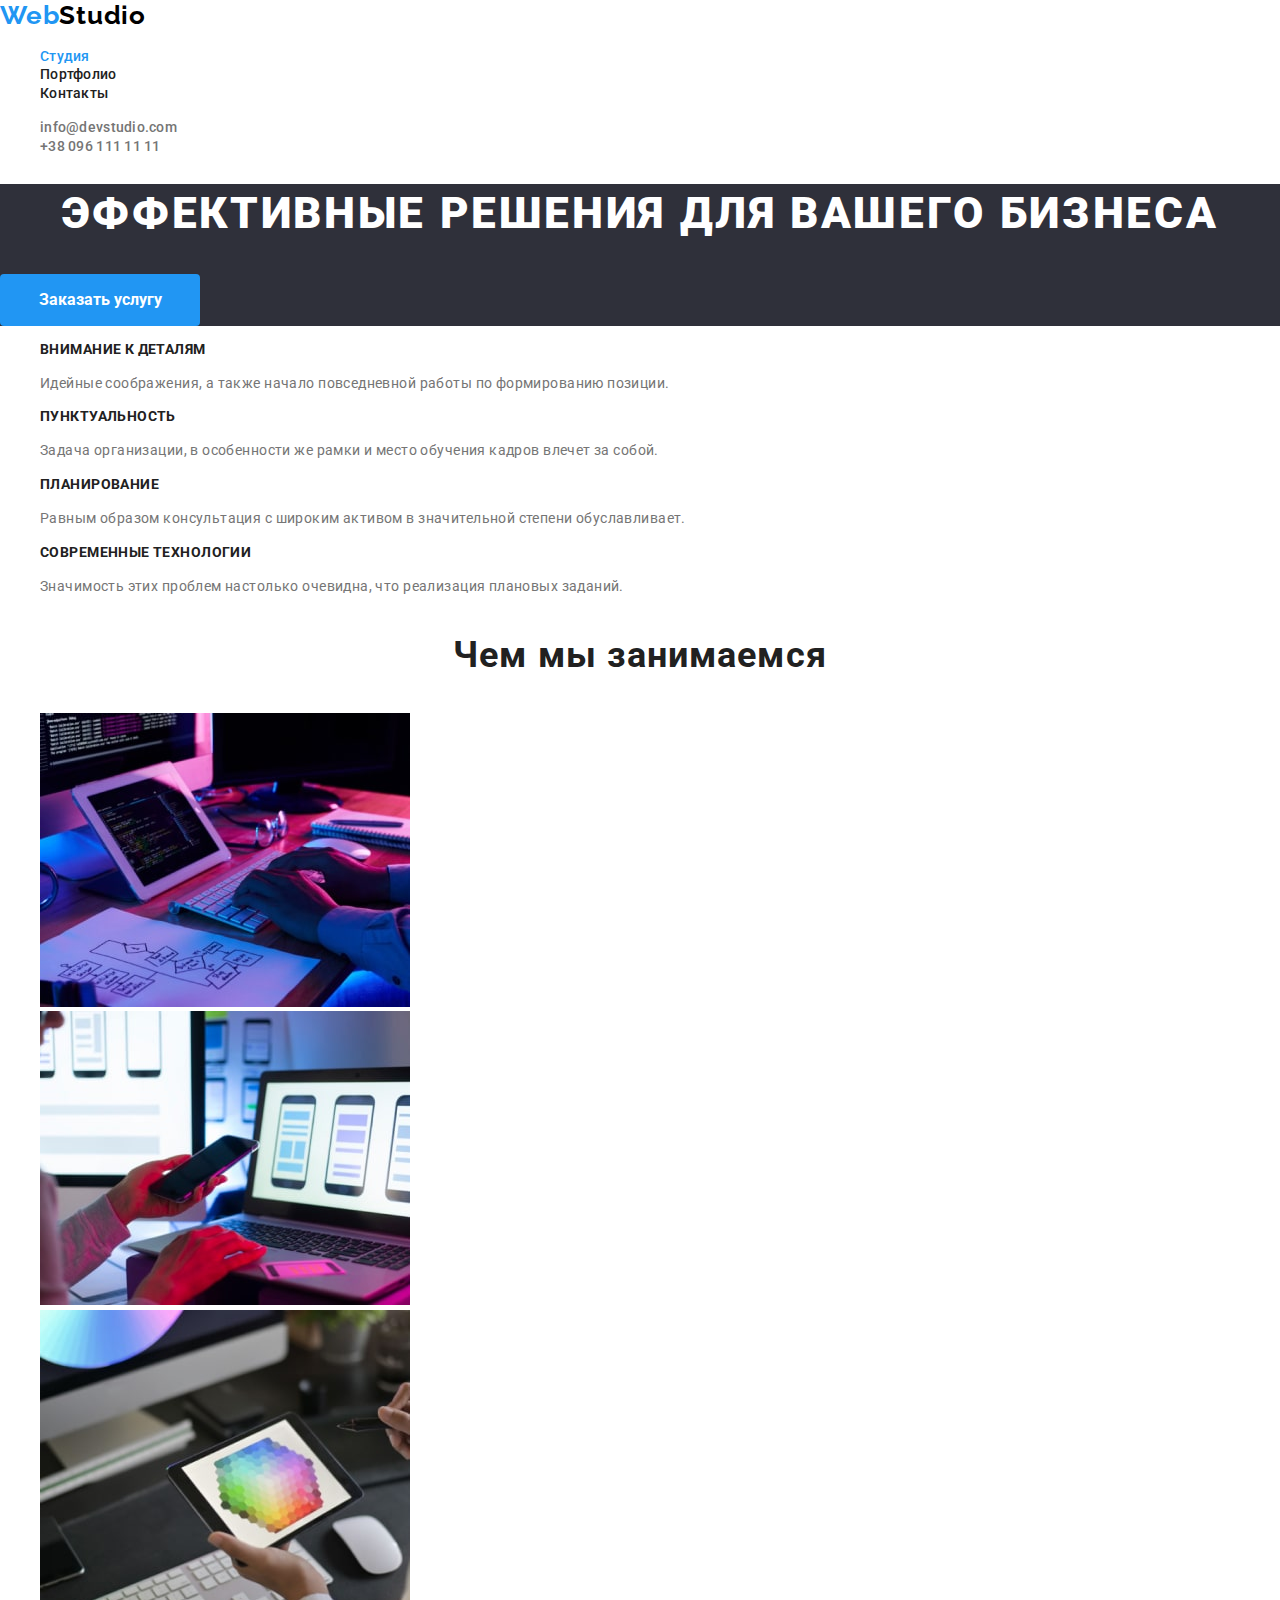
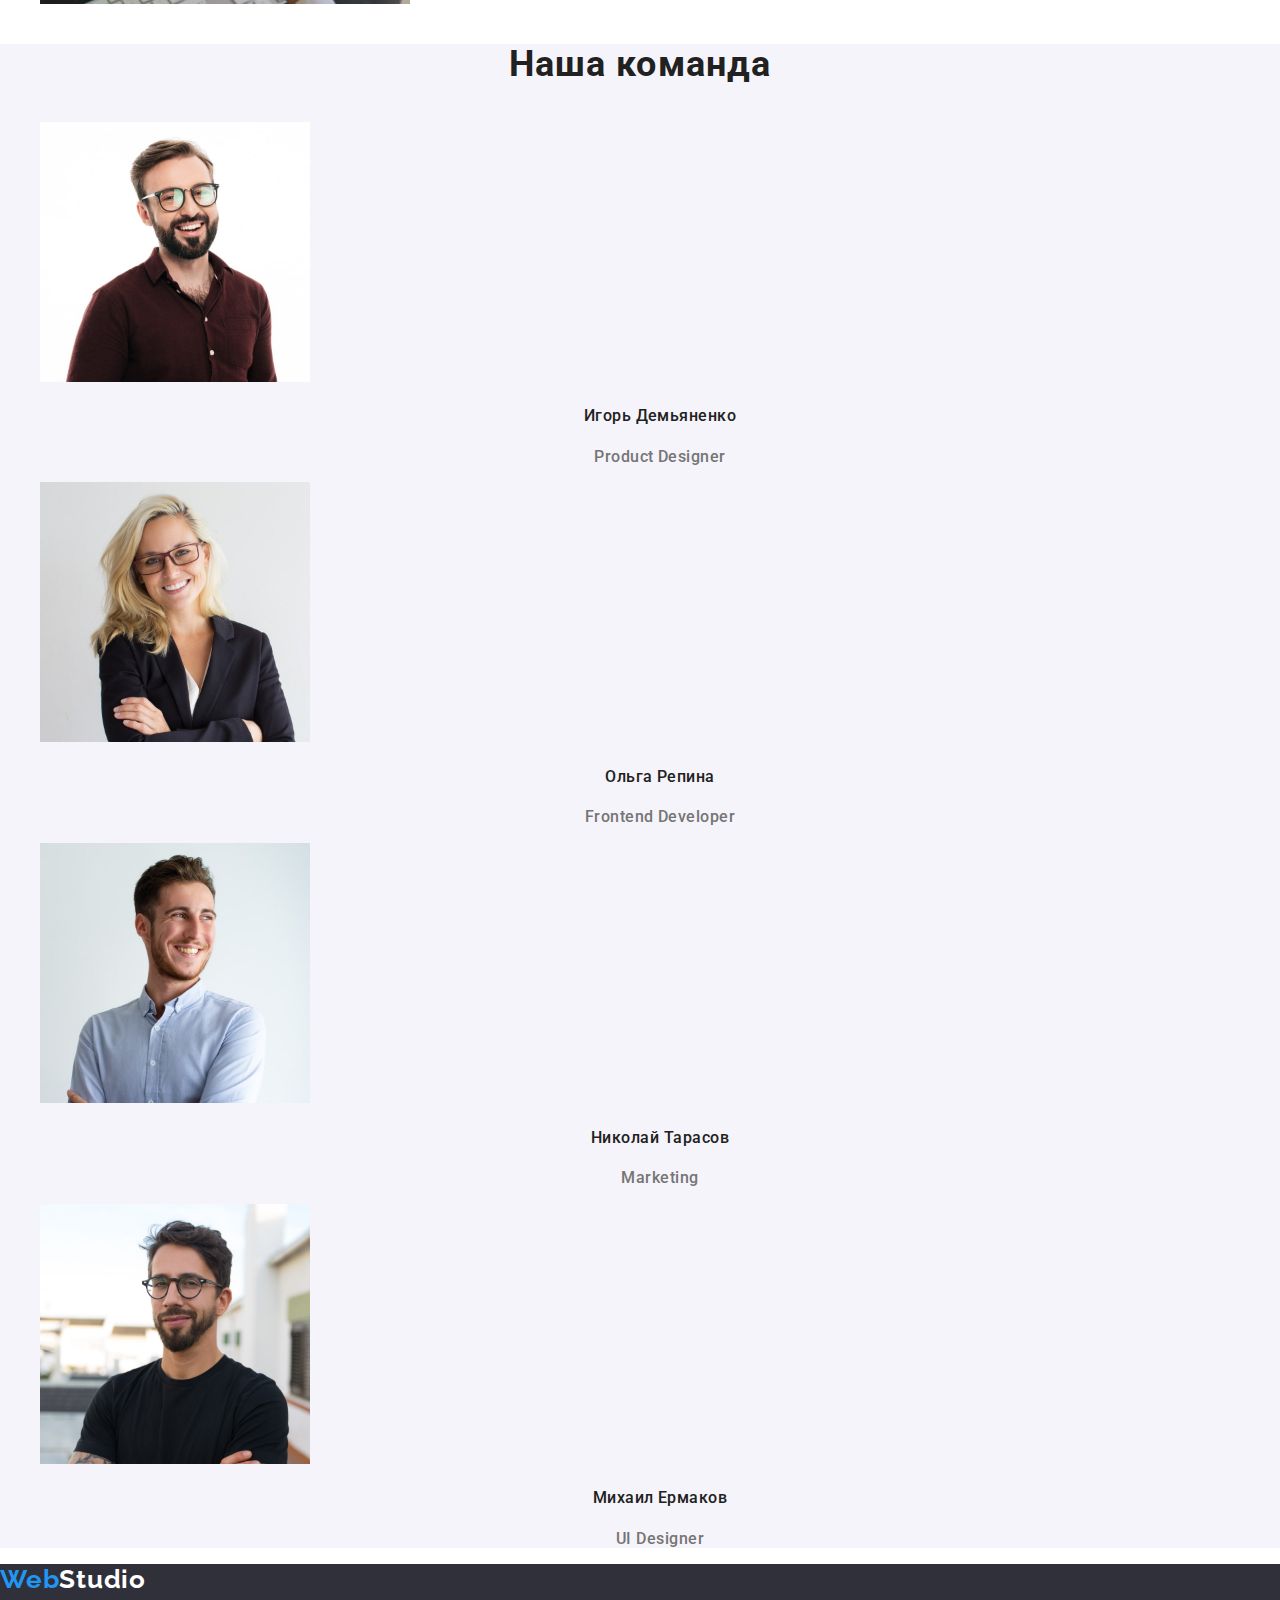
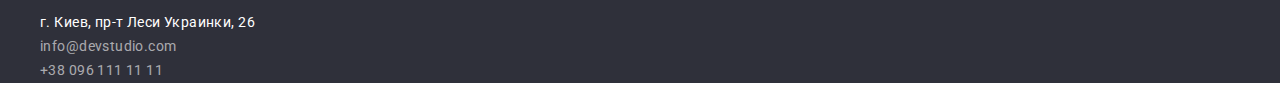
==== index.html @ 2e001776 "add new class" ====
<!DOCTYPE html>
<html lang="ru">
  <head>
    <meta charset="UTF-8" />
    <meta http-equiv="X-UA-Compatible" content="IE=edge" />
    <meta name="viewport" content="width=device-width, initial-scale=1.0" />
    <title>Document</title>
    <link
      href="https://fonts.googleapis.com/css2?family=Raleway:wght@700&family=Roboto:wght@400;500;700;900&display=swap"
      rel="stylesheet"
    />
    <link rel="stylesheet" href="https://cdnjs.cloudflare.com/ajax/libs/modern-normalize/1.1.0/modern-normalize.min.css">
    <link rel="stylesheet" href="./css/styles.css" />
  </head>
  <body>
    <!--Шапка сайта-->
    <header>
      <nav>
        <a href="" class="logo link">Web<span class="textlogo-black logo">Studio</span> </a>
        <ul class="site-nav list">
          <li><a href="./index.html" class="nav-link current link">Студия</a></li>
          <li><a href="./portfolio.html" class="nav-link link">Портфолио</a></li>
          <li><a href="" class="nav-link link">Контакты</a></li>
        </ul>
      </nav>
      <ul class="list">
        <li>
          <a class="contacts-link link" href="mailto:info@devstudio.com">info@devstudio.com</a>
        </li>
        <li><a class="contacts-link link" href="tel:+380961111111">+38 096 111 11 11</a></li>
      </ul>
    </header>
    <main>
      <!--Блок с заголовком-->
      <section class="hero">
        <h1 class="hero-title">Эффективные решения для вашего бизнеса</h1>
        <button type="button" class="hero-btn">Заказать услугу</button>
      </section>

      <!--Секция "Чем мы занимаемся?"-->
      <section class="about">
        <ul class="about-list list">
          <li>
            <h2 class="about-title">Внимание к деталям</h2>
            <p>Идейные соображения, а также начало повседневной работы по формированию позиции.</p>
          </li>
          <li>
            <h2 class="about-title">Пунктуальность</h2>
            <p>
              Задача организации, в особенности же рамки и место обучения кадров влечет за собой.
            </p>
          </li>
          <li>
            <h2 class="about-title">Планирование</h2>
            <p>
              Равным образом консультация с широким активом в значительной степени обуславливает.
            </p>
          </li>
          <li>
            <h2 class="about-title">Современные технологии</h2>
            <p>Значимость этих проблем настолько очевидна, что реализация плановых заданий.</p>
          </li>
        </ul>
        <h3 class="subtitle-about">Чем мы занимаемся</h3>
        <h2 class="visually-hidden">Преимущества компании</h2>
        <ul class="list">
          <li>
            <img src="./images/pc1.jpg" alt="картинка1" width="370" height="294" />
          </li>
          <li>
            <img src="./images/pc2.jpg" alt="картинка2" width="370" height="294" />
          </li>
          <li>
            <img src="./images/pc3.jpg" alt="картинка3" width="370" height="294" />
          </li>
        </ul>
      </section>
      <!--Секция "Наша команда"-->
      <section class="team">
        <h3 class="team-title">Наша команда</h3>
        <ul class="list">
          <li>
            <img src="./images/Igor.jpg" alt="Игорь Демьяненко" width="270" />
            <h4 class="name">Игорь Демьяненко</h4>
            <p>Product Designer</p>
          </li>
          <li>
            <img src="./images/Olga.jpg" alt="Ольга Репина" width="270" />
            <h4 class="name">Ольга Репина</h4>
            <p>Frontend Developer</p>
          </li>
          <li>
            <img src="./images/Nikolay.jpg" alt="Николай Тарасов" width="270" />
            <h4 class="name">Николай Тарасов</h4>
            <p>Marketing</p>
          </li>
          <li>
            <img src="./images/Misha.jpg" alt="Михаил Ермаков" width="270" />
            <h4 class="name">Михаил Ермаков</h4>
            <p>UI Designer</p>
          </li>
        </ul>
      </section>
    </main>
    <!--Футер-->
    <footer class="footer">
      <a href="" class="logo link">Web<span class="textlogo-white logo">Studio</span></a>
      <address>
        <ul class="footer-list list">
          <li>
            <a class="link-adress link" href="https://goo.gl/maps/HgSEHA6W2RSiuSY3A">г. Киев, пр-т Леси Украинки, 26</a
            >
          </li>
          <li>
            <a class="footer-link link" href="mailto:info@devstudio.com">info@devstudio.com</a>
          </li>
          <li><a class="footer-link link" href="tel:+380961111111">+38 096 111 11 11</a></li>
        </ul>
      </address>
    </footer>
  </body>
</html>
---- css/styles.css ----
/* Селекторы, их ранги:
- Универссальный *
- Тег p
- клас .header-link
- Атрибута [href]
- ID #text
- Дети .header > a
- Потомки .header a
- сосед .header+a
- все соседи ниже .header~.header
- .header.link - именно один класс с родителя
----------------------------------------------------*/
/*НАША палитра:
- основной цвет #212121
- вторичный цвет #757575
- вторичный цвет фона белый #F5F4FA
- вторичный цвет фона черный #2F303A
- белый #FFFFFF
- бекграунд акцент #2196F3 */

:root {
  --main-text-color: #212121;
  --link-hover-color: #2196f3;
  --bgc-main-color: #ffffff;
  --bcg-secondary-color: #2f303a;
  --secondary-text-clor: #757575;
  --text-color-white: #ffffff;
}
/* ------------------------Общие селекторы - Утилиты */
html{
  box-sizing: border-box;
}
*,*::before,*::after {
  box-sizing: inherit;
}
body {
  font-family: 'Roboto', 'Raleway', sans-serif;
  font-weight: 400;
  background-color: var(--bgc-main-color);
  color: var(--main-text-color);
  margin: 0;
}
.link {
  text-decoration: none;
}
.list {
  list-style: none;
}
header {
  background-color: var(--bgc-main-color);
}
.visually-hidden {
  position: absolute;
  white-space: nowrap;
  width: 1px;
  height: 1px;
  overflow: hidden;
  border: 0;
  padding: 0;
  clip: rect(0 0 0 0);
  clip-path: inset(50%);
  margin: -1px;
}
/*----------------------------Оформление логотипа */
.logo {
  font-family: 'Raleway', sans-serif;
  font-weight: 700;
  font-size: 26px;
  line-height: 1.19;
  letter-spacing: 0.03em;
  color: #2196f3;
}
.textlogo-black {
  font-family: 'Raleway', sans-serif;
  font-weight: 700;
  font-size: 26px;
  line-height: 1.19;
  letter-spacing: 0.03em;
  color: #000000;
}
.logo:focus {
  color: var(--link-hover-color);
}
/*---------------------- Список навигации сайта */
.site-nav .nav-link,
.contacts-link {
  font-family: 'Roboto', sans-serif;
  font-weight: 500;
  font-size: 14px;
  line-height: 1.14;
  letter-spacing: 0.02em;
  color: #212121;
}
.contacts-link {
  color: var(--secondary-text-clor);
}
.site-nav .nav-link:hover,
.site-nav .nav-link:focus,
.contacts-link:hover,
.contacts-link:focus {
  color: var(--link-hover-color);
}
.site-nav .nav-link.current {
  color: var(--link-hover-color);
}

/*--------------------------Main Блок Герой */
.hero {
  background-color: var(--bcg-secondary-color);
}
.hero-title {
  font-weight: 900;
  font-size: 44px;
  line-height: 1.36;
  text-align: center;
  letter-spacing: 0.06em;
  text-transform: uppercase;
  color: var(--text-color-white);
}
.hero-btn {
  display: inline-block;
  font-family: inherit;
  font-weight: 700;
  font-size: 16px;
  line-height: 1.87;
  background-color: #2196f3;
  color: var(--text-color-white);
  cursor: pointer;
  border-radius: 4px;
  padding: 10px 32px;
  min-width: 200px;
  text-align: center;
  border: 1px solid transparent;
}
/*---------------------- Секция "Чем мы занимаемся?*/
.about {
  background-color: var(--bgc-main-color);
  color: var(--main-text-color);
}
.about-title {
  font-family: 'Roboto', sans-serif;
  font-weight: 700;
  font-size: 14px;
  line-height: 1.14;
  letter-spacing: 0.03em;
  text-transform: uppercase;
}
.about-title + p {
  font-family: 'Roboto', sans-serif;
  font-size: 14px;
  line-height: 1.71;
  letter-spacing: 0.03em;
  color: var(--secondary-text-clor);
}
.subtitle-about {
  font-family: 'Roboto';
  font-weight: 700;
  font-size: 36px;
  line-height: 1.16;
  text-align: center;
  letter-spacing: 0.03em;
}
/*--------------------------Секция Команда */
.team {
  background-color: #f5f4fa;
  color: var(--main-text-color);
}
.team-title {
  font-family: 'Roboto';
  font-weight: 700;
  font-size: 36px;
  line-height: 1.16;
  text-align: center;
  letter-spacing: 0.03em;
}
.name,
.name + p {
  font-family: 'Roboto';
  font-weight: 500;
  font-size: 16px;
  line-height: 1.18;
  text-align: center;
  letter-spacing: 0.03em;
}
.name + p {
  color: var(--secondary-text-clor);
}
/*---------------------Футер--------------------- */
.textlogo-white {
  color: #ffffff;
}
.footer {
  background-color: var(--bcg-secondary-color);
  color: var(--bgc-main-color);
  text-decoration: none;
}
.footer-list a {
  text-decoration: none;
  font-family: 'Roboto';
  font-style: normal;
  font-size: 14px;
  line-height: 1.71;
  letter-spacing: 0.03em;
  color: var(--text-color-white);
}
.footer-list .footer-link {
  color: rgba(255, 255, 255, 0.6);
}
.footer-link:hover,
.footer-link:focus,
.link-adress:hover {
  color: var(--link-hover-color);
}
/* ----------------portfolio.html--------------- */
.work {
  font-family: 'Roboto', sans-serif;
  background-color: var(--bgc-main-color);
  color: var(--main-text-color);
}
.filter-btn {
  font-family: inherit;
  font-weight: 500;
  font-size: 16px;
  line-height: 1.62;
  text-align: center;
  letter-spacing: 0.03em;
  background-color: #f5f4fa;
  cursor: pointer;
}
.filter-btn:focus,
.filter-btn:hover {
  background-color: var(--link-hover-color);
  color: var(--bgc-main-color);
}
.work-link:hover,
.work-link:focus {
  color: var(--link-hover-color);
}
.work-pre-title {
  font-family: 'Roboto';
  font-weight: 700;
  font-size: 18px;
  line-height: 2;
  letter-spacing: 0.06em;
}
.work-text {
  font-family: 'Roboto';
  font-size: 16px;
  line-height: 1.88;
  letter-spacing: 0.03em;
  color: var(--secondary-text-clor);
}
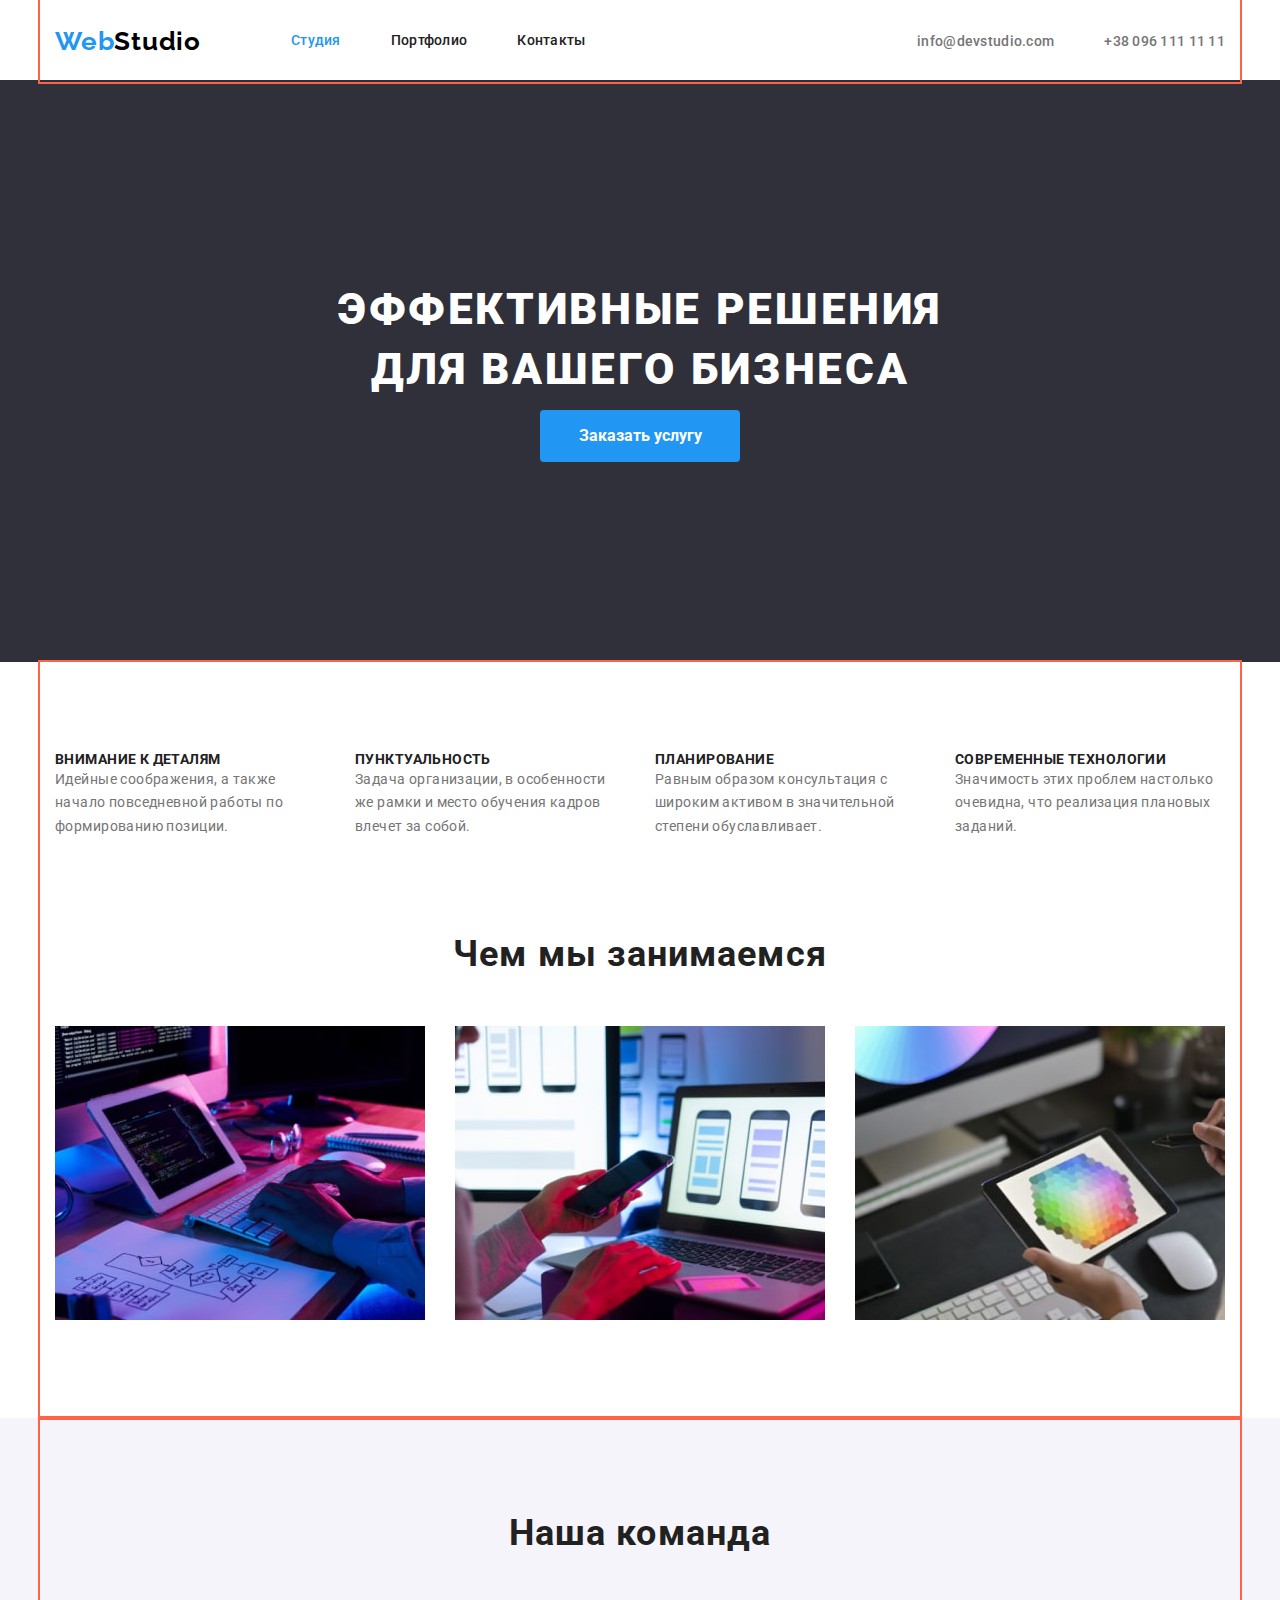
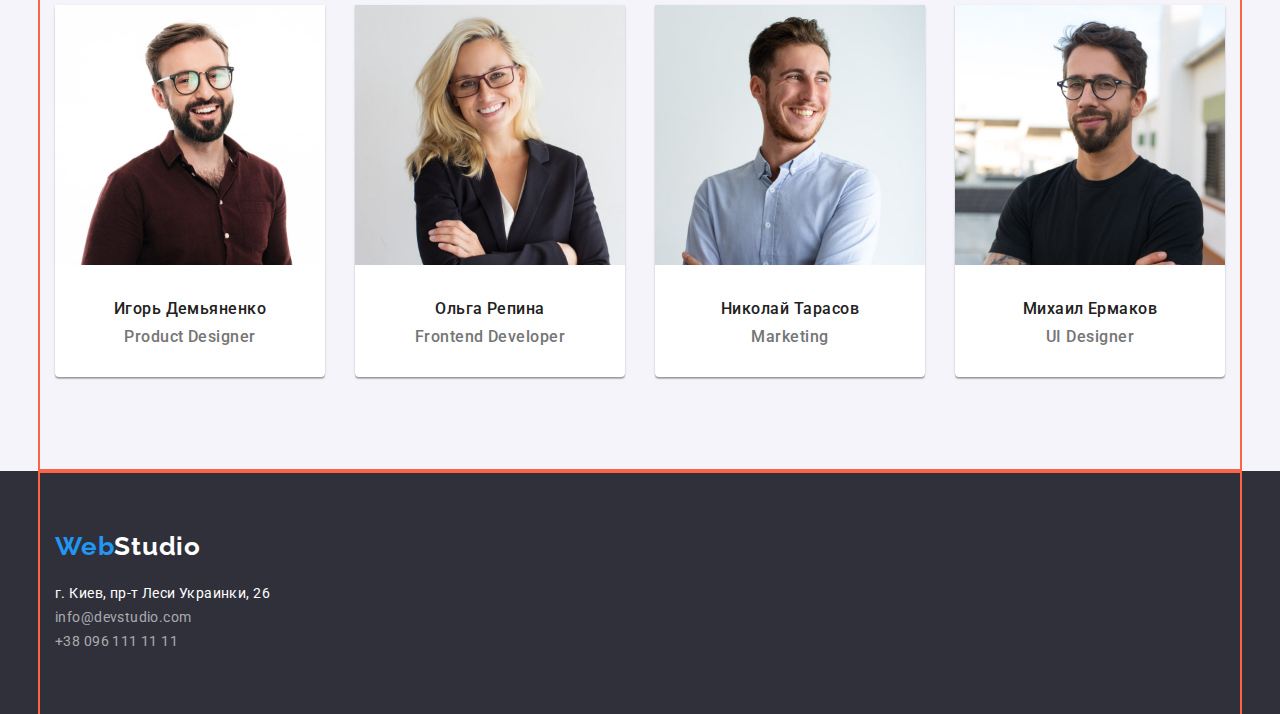
==== commit 0ed21f74: "HomeWork 3" ====
--- a/index.html
+++ b/index.html
@@ -9,114 +9,135 @@
       href="https://fonts.googleapis.com/css2?family=Raleway:wght@700&family=Roboto:wght@400;500;700;900&display=swap"
       rel="stylesheet"
     />
-    <link rel="stylesheet" href="https://cdnjs.cloudflare.com/ajax/libs/modern-normalize/1.1.0/modern-normalize.min.css">
+    <link
+      rel="stylesheet"
+      href="https://cdnjs.cloudflare.com/ajax/libs/modern-normalize/1.1.0/modern-normalize.min.css"
+    />
     <link rel="stylesheet" href="./css/styles.css" />
   </head>
   <body>
     <!--Шапка сайта-->
     <header>
-      <nav>
-        <a href="" class="logo link">Web<span class="textlogo-black logo">Studio</span> </a>
-        <ul class="site-nav list">
-          <li><a href="./index.html" class="nav-link current link">Студия</a></li>
-          <li><a href="./portfolio.html" class="nav-link link">Портфолио</a></li>
-          <li><a href="" class="nav-link link">Контакты</a></li>
+      <div class="conteiner">
+        <nav class="nav-conteiner">
+          <a href="" class="logo link">Web<span class="textlogo-black logo">Studio</span> </a>
+          <ul class="site-nav list">
+            <li class="item"><a href="./index.html" class="nav-link current link">Студия</a></li>
+            <li class="item"><a href="./portfolio.html" class="nav-link link">Портфолио</a></li>
+            <li class="item"><a href="" class="nav-link link">Контакты</a></li>
+          </ul>
+        </nav>
+        <ul class="contact-list list">
+          <li class="item">
+            <a class="contacts-link link" href="mailto:info@devstudio.com">info@devstudio.com</a>
+          </li>
+          <li class="item">
+            <a class="contacts-link link" href="tel:+380961111111">+38 096 111 11 11</a>
+          </li>
         </ul>
-      </nav>
-      <ul class="list">
-        <li>
-          <a class="contacts-link link" href="mailto:info@devstudio.com">info@devstudio.com</a>
-        </li>
-        <li><a class="contacts-link link" href="tel:+380961111111">+38 096 111 11 11</a></li>
-      </ul>
+      </div>
     </header>
     <main>
       <!--Блок с заголовком-->
-      <section class="hero">
-        <h1 class="hero-title">Эффективные решения для вашего бизнеса</h1>
+      <section class="hero section">
+        <h1 class="hero-title">
+          Эффективные решения <br />
+          для вашего бизнеса
+        </h1>
         <button type="button" class="hero-btn">Заказать услугу</button>
       </section>
 
       <!--Секция "Чем мы занимаемся?"-->
-      <section class="about">
-        <ul class="about-list list">
-          <li>
-            <h2 class="about-title">Внимание к деталям</h2>
-            <p>Идейные соображения, а также начало повседневной работы по формированию позиции.</p>
-          </li>
-          <li>
-            <h2 class="about-title">Пунктуальность</h2>
-            <p>
-              Задача организации, в особенности же рамки и место обучения кадров влечет за собой.
-            </p>
-          </li>
-          <li>
-            <h2 class="about-title">Планирование</h2>
-            <p>
-              Равным образом консультация с широким активом в значительной степени обуславливает.
-            </p>
-          </li>
-          <li>
-            <h2 class="about-title">Современные технологии</h2>
-            <p>Значимость этих проблем настолько очевидна, что реализация плановых заданий.</p>
-          </li>
-        </ul>
-        <h3 class="subtitle-about">Чем мы занимаемся</h3>
-        <h2 class="visually-hidden">Преимущества компании</h2>
-        <ul class="list">
-          <li>
-            <img src="./images/pc1.jpg" alt="картинка1" width="370" height="294" />
-          </li>
-          <li>
-            <img src="./images/pc2.jpg" alt="картинка2" width="370" height="294" />
-          </li>
-          <li>
-            <img src="./images/pc3.jpg" alt="картинка3" width="370" height="294" />
-          </li>
-        </ul>
+      <section class="about section">
+        <div class="conteiner">
+          <ul class="about-list list">
+            <li class="about-item">
+              <h2 class="about-title">Внимание к деталям</h2>
+              <p>
+                Идейные соображения, а также начало повседневной работы по формированию позиции.
+              </p>
+            </li>
+            <li class="about-item">
+              <h2 class="about-title">Пунктуальность</h2>
+              <p>
+                Задача организации, в особенности же рамки и место обучения кадров влечет за собой.
+              </p>
+            </li>
+            <li class="about-item">
+              <h2 class="about-title">Планирование</h2>
+              <p>
+                Равным образом консультация с широким активом в значительной степени обуславливает.
+              </p>
+            </li>
+            <li class="about-item">
+              <h2 class="about-title">Современные технологии</h2>
+              <p>Значимость этих проблем настолько очевидна, что реализация плановых заданий.</p>
+            </li>
+          </ul>
+          <h2 class="visually-hidden">Преимущества компании</h2>
+          <h3 class="subtitle-about">Чем мы занимаемся</h3>
+          <ul class="pic-list list">
+            <li class="pic-item">
+              <img src="./images/pc1.jpg" alt="картинка1" width="370" height="294" />
+            </li>
+            <li class="pic-item">
+              <img src="./images/pc2.jpg" alt="картинка2" width="370" height="294" />
+            </li>
+            <li class="pic-item">
+              <img src="./images/pc3.jpg" alt="картинка3" width="370" height="294" />
+            </li>
+          </ul>
+        </div>
       </section>
       <!--Секция "Наша команда"-->
-      <section class="team">
-        <h3 class="team-title">Наша команда</h3>
-        <ul class="list">
-          <li>
-            <img src="./images/Igor.jpg" alt="Игорь Демьяненко" width="270" />
-            <h4 class="name">Игорь Демьяненко</h4>
-            <p>Product Designer</p>
-          </li>
-          <li>
-            <img src="./images/Olga.jpg" alt="Ольга Репина" width="270" />
-            <h4 class="name">Ольга Репина</h4>
-            <p>Frontend Developer</p>
-          </li>
-          <li>
-            <img src="./images/Nikolay.jpg" alt="Николай Тарасов" width="270" />
-            <h4 class="name">Николай Тарасов</h4>
-            <p>Marketing</p>
-          </li>
-          <li>
-            <img src="./images/Misha.jpg" alt="Михаил Ермаков" width="270" />
-            <h4 class="name">Михаил Ермаков</h4>
-            <p>UI Designer</p>
-          </li>
-        </ul>
+      <section class="team section">
+        <div class="conteiner">
+          <h3 class="team-title">Наша команда</h3>
+          <ul class="team-list list">
+            <li class="team-item">
+              <img src="./images/Igor.jpg" alt="Игорь Демьяненко" width="270" />
+              <h4 class="name">Игорь Демьяненко</h4>
+              <p>Product Designer</p>
+            </li>
+            <li class="team-item">
+              <img src="./images/Olga.jpg" alt="Ольга Репина" width="270" />
+              <h4 class="name">Ольга Репина</h4>
+              <p>Frontend Developer</p>
+            </li>
+            <li class="team-item">
+              <img src="./images/Nikolay.jpg" alt="Николай Тарасов" width="270" />
+              <h4 class="name">Николай Тарасов</h4>
+              <p>Marketing</p>
+            </li>
+            <li class="team-item">
+              <img src="./images/Misha.jpg" alt="Михаил Ермаков" width="270" />
+              <h4 class="name">Михаил Ермаков</h4>
+              <p>UI Designer</p>
+            </li>
+          </ul>
+        </div>
       </section>
     </main>
     <!--Футер-->
     <footer class="footer">
-      <a href="" class="logo link">Web<span class="textlogo-white logo">Studio</span></a>
-      <address>
-        <ul class="footer-list list">
-          <li>
-            <a class="link-adress link" href="https://goo.gl/maps/HgSEHA6W2RSiuSY3A">г. Киев, пр-т Леси Украинки, 26</a
-            >
-          </li>
-          <li>
-            <a class="footer-link link" href="mailto:info@devstudio.com">info@devstudio.com</a>
-          </li>
-          <li><a class="footer-link link" href="tel:+380961111111">+38 096 111 11 11</a></li>
-        </ul>
-      </address>
+      <div class="conteiner">
+        <a href="" class="logo link footer-logo"
+          >Web<span class="textlogo-white logo">Studio</span></a
+        >
+        <address class="footer-adress">
+          <ul class="footer-list list">
+            <li>
+              <a class="link-adress link" href="https://goo.gl/maps/HgSEHA6W2RSiuSY3A"
+                >г. Киев, пр-т Леси Украинки, 26</a
+              >
+            </li>
+            <li>
+              <a class="footer-link link" href="mailto:info@devstudio.com">info@devstudio.com</a>
+            </li>
+            <li><a class="footer-link link" href="tel:+380961111111">+38 096 111 11 11</a></li>
+          </ul>
+        </address>
+      </div>
     </footer>
   </body>
 </html>
--- a/css/styles.css
+++ b/css/styles.css
@@ -25,12 +25,27 @@
   --bcg-secondary-color: #2f303a;
   --secondary-text-clor: #757575;
   --text-color-white: #ffffff;
+  --work-border-color: 1px solid #eeeeee;
 }
 /* ------------------------Общие селекторы - Утилиты */
-html{
+html {
   box-sizing: border-box;
 }
-*,*::before,*::after {
+h1,
+h2,
+h3,
+h4,
+h5,
+h6,
+ul,
+ol,
+p {
+  margin: 0;
+  padding: 0;
+}
+*,
+*::before,
+*::after {
   box-sizing: inherit;
 }
 body {
@@ -38,16 +53,20 @@
   font-weight: 400;
   background-color: var(--bgc-main-color);
   color: var(--main-text-color);
-  margin: 0;
+  margin: 0 auto;
+  max-width: 1600px;
 }
 .link {
   text-decoration: none;
 }
 .list {
   list-style: none;
+  padding: 0;
+  margin: 0;
 }
 header {
   background-color: var(--bgc-main-color);
+  height: 80px;
 }
 .visually-hidden {
   position: absolute;
@@ -61,7 +80,17 @@
   clip-path: inset(50%);
   margin: -1px;
 }
-/*----------------------------Оформление логотипа */
+/* ____________________КОНТЕЙНЕР_________________ */
+.conteiner {
+  margin: 0 auto;
+  width: 1200px;
+  padding-left: 15px;
+  padding-right: 15px;
+  align-items: center;
+  outline: 2px solid tomato;
+}
+
+/*----------------------------Логотипа */
 .logo {
   font-family: 'Raleway', sans-serif;
   font-weight: 700;
@@ -69,6 +98,8 @@
   line-height: 1.19;
   letter-spacing: 0.03em;
   color: #2196f3;
+  display: inline-block;
+  margin-right: 90px;
 }
 .textlogo-black {
   font-family: 'Raleway', sans-serif;
@@ -77,11 +108,20 @@
   line-height: 1.19;
   letter-spacing: 0.03em;
   color: #000000;
+  margin: 0px;
 }
 .logo:focus {
   color: var(--link-hover-color);
 }
+
 /*---------------------- Список навигации сайта */
+header .conteiner {
+  display: flex;
+}
+.nav-conteiner {
+  display: flex;
+  align-items: center;
+}
 .site-nav .nav-link,
 .contacts-link {
   font-family: 'Roboto', sans-serif;
@@ -91,6 +131,26 @@
   letter-spacing: 0.02em;
   color: #212121;
 }
+.nav-link {
+  display: block;
+  padding-top: 15px;
+  padding-bottom: 15px;
+}
+.site-nav {
+  display: flex;
+}
+.site-nav .item:not(:last-child) {
+  margin-right: 50px;
+}
+.contact-list {
+  display: flex;
+  margin-top: 32px;
+  margin-bottom: 32px;
+  margin-left: auto;
+}
+.contact-list .item:not(:last-child) {
+  margin-right: 50px;
+}
 .contacts-link {
   color: var(--secondary-text-clor);
 }
@@ -107,6 +167,9 @@
 /*--------------------------Main Блок Герой */
 .hero {
   background-color: var(--bcg-secondary-color);
+  text-align: center;
+  margin: 0 auto;
+  align-items: center;
 }
 .hero-title {
   font-weight: 900;
@@ -116,6 +179,8 @@
   letter-spacing: 0.06em;
   text-transform: uppercase;
   color: var(--text-color-white);
+  margin-bottom: 10px;
+  padding-top: 200px;
 }
 .hero-btn {
   display: inline-block;
@@ -131,12 +196,25 @@
   min-width: 200px;
   text-align: center;
   border: 1px solid transparent;
+  margin-bottom: 200px;
 }
 /*---------------------- Секция "Чем мы занимаемся?*/
 .about {
   background-color: var(--bgc-main-color);
   color: var(--main-text-color);
 }
+.about-list {
+  display: flex;
+  align-items: center;
+  padding-top: 90px;
+}
+.about-list .about-item:not(:last-child) {
+  margin-right: 30px;
+}
+.about-item {
+  width: 270px;
+}
+
 .about-title {
   font-family: 'Roboto', sans-serif;
   font-weight: 700;
@@ -159,12 +237,30 @@
   line-height: 1.16;
   text-align: center;
   letter-spacing: 0.03em;
+  margin-top: 95px;
+  margin-bottom: 50px;
+  margin-right: auto;
+  margin-left: auto;
+}
+.pic-list {
+  display: flex;
+  align-items: center;
+}
+.pic-list .pic-item:not(:last-child) {
+  margin-right: 30px;
+}
+.pic-item {
+  margin-bottom: 94px;
+  width: 370px;
 }
 /*--------------------------Секция Команда */
 .team {
   background-color: #f5f4fa;
   color: var(--main-text-color);
 }
+.team .conteiner {
+  align-items: center;
+}
 .team-title {
   font-family: 'Roboto';
   font-weight: 700;
@@ -172,6 +268,22 @@
   line-height: 1.16;
   text-align: center;
   letter-spacing: 0.03em;
+  padding-bottom: 50px;
+  padding-top: 95px;
+}
+.team-list {
+  display: flex;
+}
+.team-item {
+  width: 380px;
+  margin-bottom: 94px;
+  background: #ffffff;
+  box-shadow: 0px 1px 3px rgba(0, 0, 0, 0.12), 0px 1px 1px rgba(0, 0, 0, 0.14),
+    0px 2px 1px rgba(0, 0, 0, 0.2);
+  border-radius: 0px 0px 4px 4px;
+}
+.team-list .team-item:not(:last-child) {
+  margin-right: 30px;
 }
 .name,
 .name + p {
@@ -182,8 +294,13 @@
   text-align: center;
   letter-spacing: 0.03em;
 }
+.name {
+  margin-top: 30px;
+  margin-bottom: 10px;
+}
 .name + p {
   color: var(--secondary-text-clor);
+  margin-bottom: 30px;
 }
 /*---------------------Футер--------------------- */
 .textlogo-white {
@@ -194,6 +311,16 @@
   color: var(--bgc-main-color);
   text-decoration: none;
 }
+.footer-logo {
+  display: inline-block;
+  padding-top: 60px;
+  padding-bottom: 20px;
+  margin-right: auto;
+}
+.footer-adress {
+  margin-bottom: 60px;
+  margin-right: auto;
+}
 .footer-list a {
   text-decoration: none;
   font-family: 'Roboto';
@@ -203,6 +330,7 @@
   letter-spacing: 0.03em;
   color: var(--text-color-white);
 }
+
 .footer-list .footer-link {
   color: rgba(255, 255, 255, 0.6);
 }
@@ -211,12 +339,32 @@
 .link-adress:hover {
   color: var(--link-hover-color);
 }
+.footer .conteiner {
+  display: flex;
+  flex-direction: column;
+}
+
 /* ----------------portfolio.html--------------- */
 .work {
   font-family: 'Roboto', sans-serif;
   background-color: var(--bgc-main-color);
   color: var(--main-text-color);
 }
+.work .conteiner {
+  border-top: 1px solid #ececec;
+}
+.filter-list {
+  display: flex;
+  justify-content: center;
+  margin-top: 95px;
+  margin-bottom: 35px;
+}
+.filter-list .filter-item:not(:last-child) {
+  margin-right: 8px;
+}
+.filter-item {
+  align-items: center;
+}
 .filter-btn {
   font-family: inherit;
   font-weight: 500;
@@ -224,14 +372,32 @@
   line-height: 1.62;
   text-align: center;
   letter-spacing: 0.03em;
-  background-color: #f5f4fa;
   cursor: pointer;
+  background: #f5f4fa;
+  border-radius: 4px;
+  border: none;
 }
 .filter-btn:focus,
 .filter-btn:hover {
   background-color: var(--link-hover-color);
   color: var(--bgc-main-color);
 }
+.work-list {
+  display: flex;
+  flex-wrap: wrap;
+  padding-bottom: 95px;
+}
+.work-item {
+  width: calc((100% - 60px) / 3);
+  margin-right: 30px;
+  margin-bottom: 30px;
+}
+.work-item:nth-child(3n) {
+  margin-right: 0px;
+}
+.work-item:nth-last-child(-n + 3) {
+  margin-bottom: 0px;
+}
 .work-link:hover,
 .work-link:focus {
   color: var(--link-hover-color);
@@ -242,6 +408,9 @@
   font-size: 18px;
   line-height: 2;
   letter-spacing: 0.06em;
+  padding-left: 24px;
+  padding-right: 24px;
+  margin-bottom: 4px;
 }
 .work-text {
   font-family: 'Roboto';
@@ -249,4 +418,15 @@
   line-height: 1.88;
   letter-spacing: 0.03em;
   color: var(--secondary-text-clor);
-}
+  padding-left: 24px;
+  padding-right: 24px;
+  margin-bottom: 20px;
+}
+.work-img {
+  margin-bottom: 20px;
+}
+.work-border {
+  border-right: var(--work-border-color);
+  border-left: var(--work-border-color);
+  border-bottom: var(--work-border-color);
+}
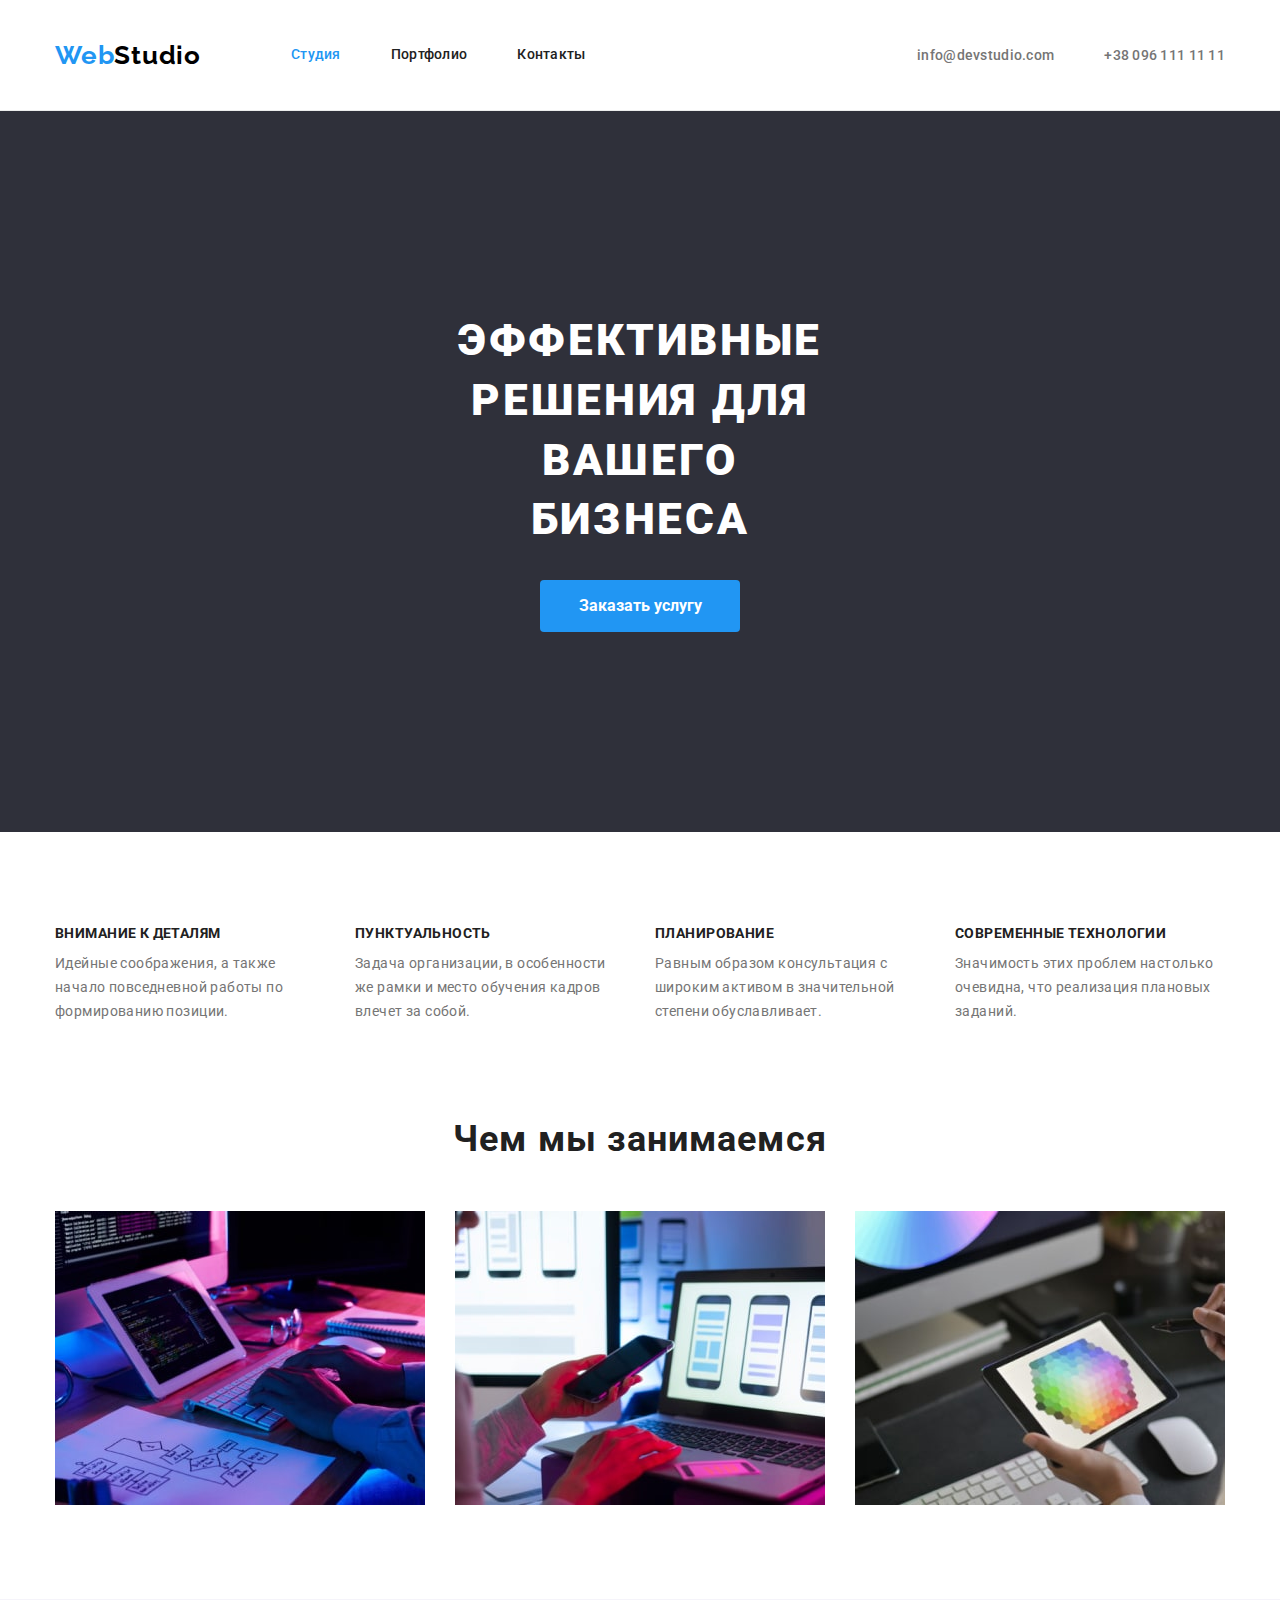
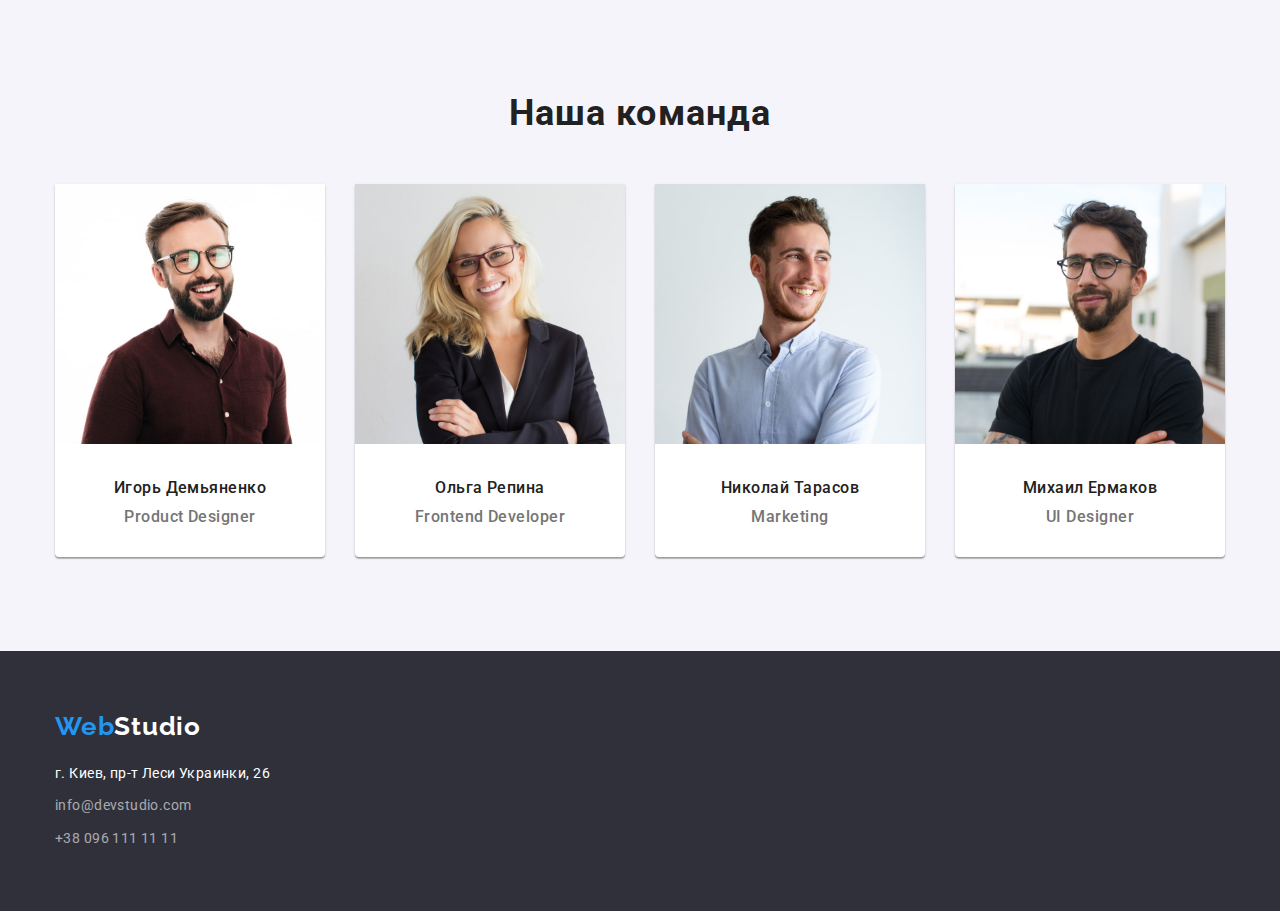
==== commit d782addf: "1. Для .contact-list приберіть верхній і нижній паддинги 2. Для .conteiner приберіть align-items  3." ====
--- a/index.html
+++ b/index.html
@@ -4,7 +4,7 @@
     <meta charset="UTF-8" />
     <meta http-equiv="X-UA-Compatible" content="IE=edge" />
     <meta name="viewport" content="width=device-width, initial-scale=1.0" />
-    <title>Document</title>
+    <title>Studio</title>
     <link
       href="https://fonts.googleapis.com/css2?family=Raleway:wght@700&family=Roboto:wght@400;500;700;900&display=swap"
       rel="stylesheet"
@@ -39,11 +39,8 @@
     </header>
     <main>
       <!--Блок с заголовком-->
-      <section class="hero section">
-        <h1 class="hero-title">
-          Эффективные решения <br />
-          для вашего бизнеса
-        </h1>
+      <section class="hero">
+        <h1 class="hero-title">Эффективные решения для вашего бизнеса</h1>
         <button type="button" class="hero-btn">Заказать услугу</button>
       </section>
 
@@ -75,18 +72,38 @@
             </li>
           </ul>
           <h2 class="visually-hidden">Преимущества компании</h2>
-          <h3 class="subtitle-about">Чем мы занимаемся</h3>
-          <ul class="pic-list list">
-            <li class="pic-item">
-              <img src="./images/pc1.jpg" alt="картинка1" width="370" height="294" />
-            </li>
-            <li class="pic-item">
-              <img src="./images/pc2.jpg" alt="картинка2" width="370" height="294" />
-            </li>
-            <li class="pic-item">
-              <img src="./images/pc3.jpg" alt="картинка3" width="370" height="294" />
-            </li>
-          </ul>
+          <section class="about-picture">
+            <h3 class="subtitle-about">Чем мы занимаемся</h3>
+            <ul class="pic-list list">
+              <li class="pic-item">
+                <img
+                  class="about-img"
+                  src="./images/pc1.jpg"
+                  alt="картинка1"
+                  width="370"
+                  height="294"
+                />
+              </li>
+              <li class="pic-item">
+                <img
+                  class="about-img"
+                  src="./images/pc2.jpg"
+                  alt="картинка2"
+                  width="370"
+                  height="294"
+                />
+              </li>
+              <li class="pic-item">
+                <img
+                  class="about-img"
+                  src="./images/pc3.jpg"
+                  alt="картинка3"
+                  width="370"
+                  height="294"
+                />
+              </li>
+            </ul>
+          </section>
         </div>
       </section>
       <!--Секция "Наша команда"-->
@@ -126,12 +143,12 @@
         >
         <address class="footer-adress">
           <ul class="footer-list list">
-            <li>
+            <li class="footer-item">
               <a class="link-adress link" href="https://goo.gl/maps/HgSEHA6W2RSiuSY3A"
                 >г. Киев, пр-т Леси Украинки, 26</a
               >
             </li>
-            <li>
+            <li class="footer-item">
               <a class="footer-link link" href="mailto:info@devstudio.com">info@devstudio.com</a>
             </li>
             <li><a class="footer-link link" href="tel:+380961111111">+38 096 111 11 11</a></li>
--- a/css/styles.css
+++ b/css/styles.css
@@ -26,6 +26,7 @@
   --secondary-text-clor: #757575;
   --text-color-white: #ffffff;
   --work-border-color: 1px solid #eeeeee;
+  --header-border: 1px solid #ececec;
 }
 /* ------------------------Общие селекторы - Утилиты */
 html {
@@ -66,7 +67,6 @@
 }
 header {
   background-color: var(--bgc-main-color);
-  height: 80px;
 }
 .visually-hidden {
   position: absolute;
@@ -80,14 +80,16 @@
   clip-path: inset(50%);
   margin: -1px;
 }
+.section {
+  padding-top: 94px;
+  padding-bottom: 94px;
+}
 /* ____________________КОНТЕЙНЕР_________________ */
 .conteiner {
   margin: 0 auto;
   width: 1200px;
   padding-left: 15px;
   padding-right: 15px;
-  align-items: center;
-  outline: 2px solid tomato;
 }
 
 /*----------------------------Логотипа */
@@ -117,6 +119,12 @@
 /*---------------------- Список навигации сайта */
 header .conteiner {
   display: flex;
+  align-items: center;
+}
+header {
+  border-bottom: var(--header-border);
+  padding-top: 32px;
+  padding-bottom: 32px;
 }
 .nav-conteiner {
   display: flex;
@@ -144,8 +152,6 @@
 }
 .contact-list {
   display: flex;
-  margin-top: 32px;
-  margin-bottom: 32px;
   margin-left: auto;
 }
 .contact-list .item:not(:last-child) {
@@ -170,6 +176,8 @@
   text-align: center;
   margin: 0 auto;
   align-items: center;
+  padding-top: 200px;
+  padding-bottom: 200px;
 }
 .hero-title {
   font-weight: 900;
@@ -179,8 +187,10 @@
   letter-spacing: 0.06em;
   text-transform: uppercase;
   color: var(--text-color-white);
-  margin-bottom: 10px;
-  padding-top: 200px;
+  margin-bottom: 30px;
+  max-width: 696px;
+  margin-left: 452px;
+  margin-right: 452px;
 }
 .hero-btn {
   display: inline-block;
@@ -196,7 +206,6 @@
   min-width: 200px;
   text-align: center;
   border: 1px solid transparent;
-  margin-bottom: 200px;
 }
 /*---------------------- Секция "Чем мы занимаемся?*/
 .about {
@@ -206,7 +215,6 @@
 .about-list {
   display: flex;
   align-items: center;
-  padding-top: 90px;
 }
 .about-list .about-item:not(:last-child) {
   margin-right: 30px;
@@ -222,6 +230,7 @@
   line-height: 1.14;
   letter-spacing: 0.03em;
   text-transform: uppercase;
+  margin-bottom: 10px;
 }
 .about-title + p {
   font-family: 'Roboto', sans-serif;
@@ -250,8 +259,12 @@
   margin-right: 30px;
 }
 .pic-item {
-  margin-bottom: 94px;
   width: 370px;
+}
+.about-img {
+  display: block;
+  max-width: 100%;
+  height: auto;
 }
 /*--------------------------Секция Команда */
 .team {
@@ -268,15 +281,14 @@
   line-height: 1.16;
   text-align: center;
   letter-spacing: 0.03em;
-  padding-bottom: 50px;
-  padding-top: 95px;
+  margin-bottom: 50px;
 }
 .team-list {
   display: flex;
 }
 .team-item {
-  width: 380px;
-  margin-bottom: 94px;
+  width: 270px;
+
   background: #ffffff;
   box-shadow: 0px 1px 3px rgba(0, 0, 0, 0.12), 0px 1px 1px rgba(0, 0, 0, 0.14),
     0px 2px 1px rgba(0, 0, 0, 0.2);
@@ -295,12 +307,12 @@
   letter-spacing: 0.03em;
 }
 .name {
-  margin-top: 30px;
+  padding-top: 30px;
   margin-bottom: 10px;
 }
 .name + p {
   color: var(--secondary-text-clor);
-  margin-bottom: 30px;
+  padding-bottom: 30px;
 }
 /*---------------------Футер--------------------- */
 .textlogo-white {
@@ -310,16 +322,15 @@
   background-color: var(--bcg-secondary-color);
   color: var(--bgc-main-color);
   text-decoration: none;
+  padding-top: 60px;
+  padding-bottom: 60px;
 }
 .footer-logo {
   display: inline-block;
-  padding-top: 60px;
-  padding-bottom: 20px;
-  margin-right: auto;
-}
+  margin-bottom: 20px;
+}
+
 .footer-adress {
-  margin-bottom: 60px;
-  margin-right: auto;
 }
 .footer-list a {
   text-decoration: none;
@@ -329,6 +340,9 @@
   line-height: 1.71;
   letter-spacing: 0.03em;
   color: var(--text-color-white);
+}
+.footer-item:not(:last-of-type) {
+  margin-bottom: 9px;
 }
 
 .footer-list .footer-link {
@@ -350,14 +364,11 @@
   background-color: var(--bgc-main-color);
   color: var(--main-text-color);
 }
-.work .conteiner {
-  border-top: 1px solid #ececec;
-}
+
 .filter-list {
   display: flex;
   justify-content: center;
-  margin-top: 95px;
-  margin-bottom: 35px;
+  margin-bottom: 50px;
 }
 .filter-list .filter-item:not(:last-child) {
   margin-right: 8px;
@@ -376,6 +387,7 @@
   background: #f5f4fa;
   border-radius: 4px;
   border: none;
+  padding: 6px 22px;
 }
 .filter-btn:focus,
 .filter-btn:hover {
@@ -385,7 +397,6 @@
 .work-list {
   display: flex;
   flex-wrap: wrap;
-  padding-bottom: 95px;
 }
 .work-item {
   width: calc((100% - 60px) / 3);
@@ -408,8 +419,7 @@
   font-size: 18px;
   line-height: 2;
   letter-spacing: 0.06em;
-  padding-left: 24px;
-  padding-right: 24px;
+  color: var(--main-text-color);
   margin-bottom: 4px;
 }
 .work-text {
@@ -418,15 +428,12 @@
   line-height: 1.88;
   letter-spacing: 0.03em;
   color: var(--secondary-text-clor);
-  padding-left: 24px;
-  padding-right: 24px;
-  margin-bottom: 20px;
 }
 .work-img {
-  margin-bottom: 20px;
 }
 .work-border {
   border-right: var(--work-border-color);
   border-left: var(--work-border-color);
   border-bottom: var(--work-border-color);
-}
+  padding: 20px 24px;
+}
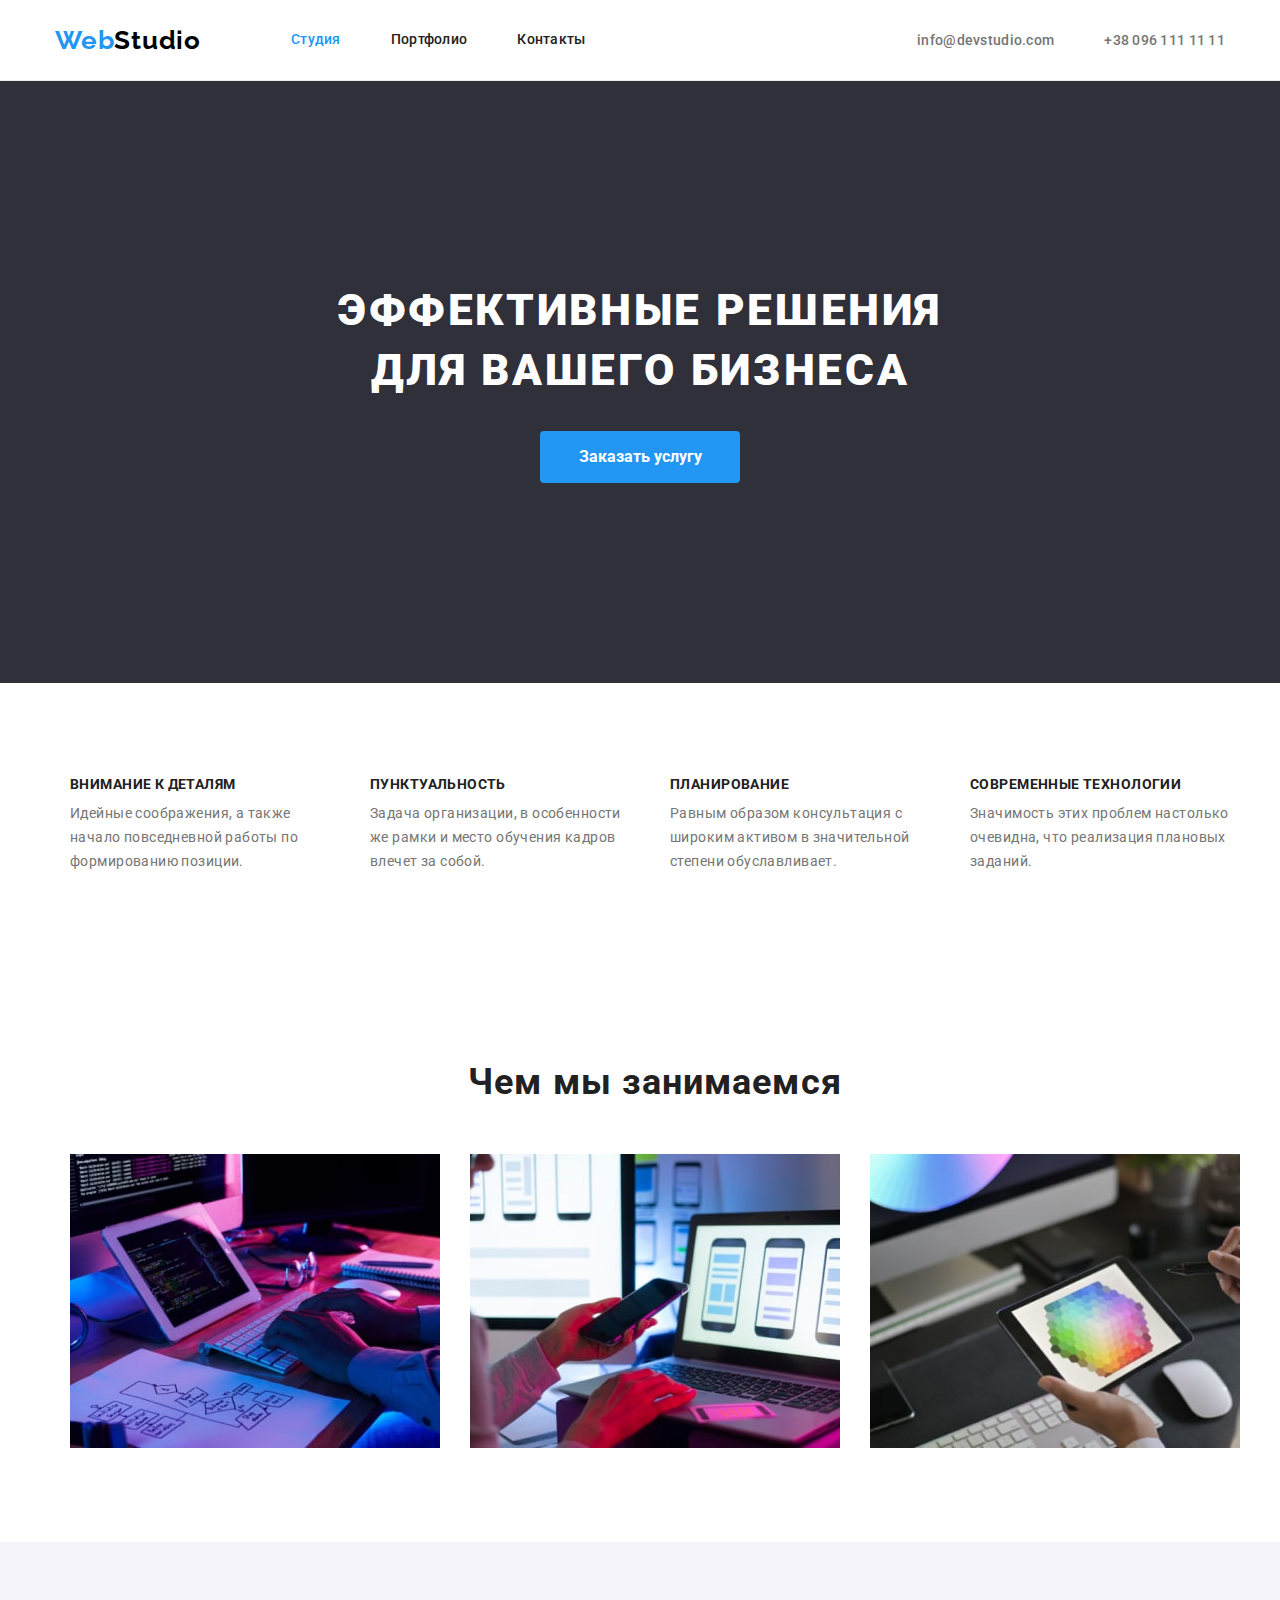
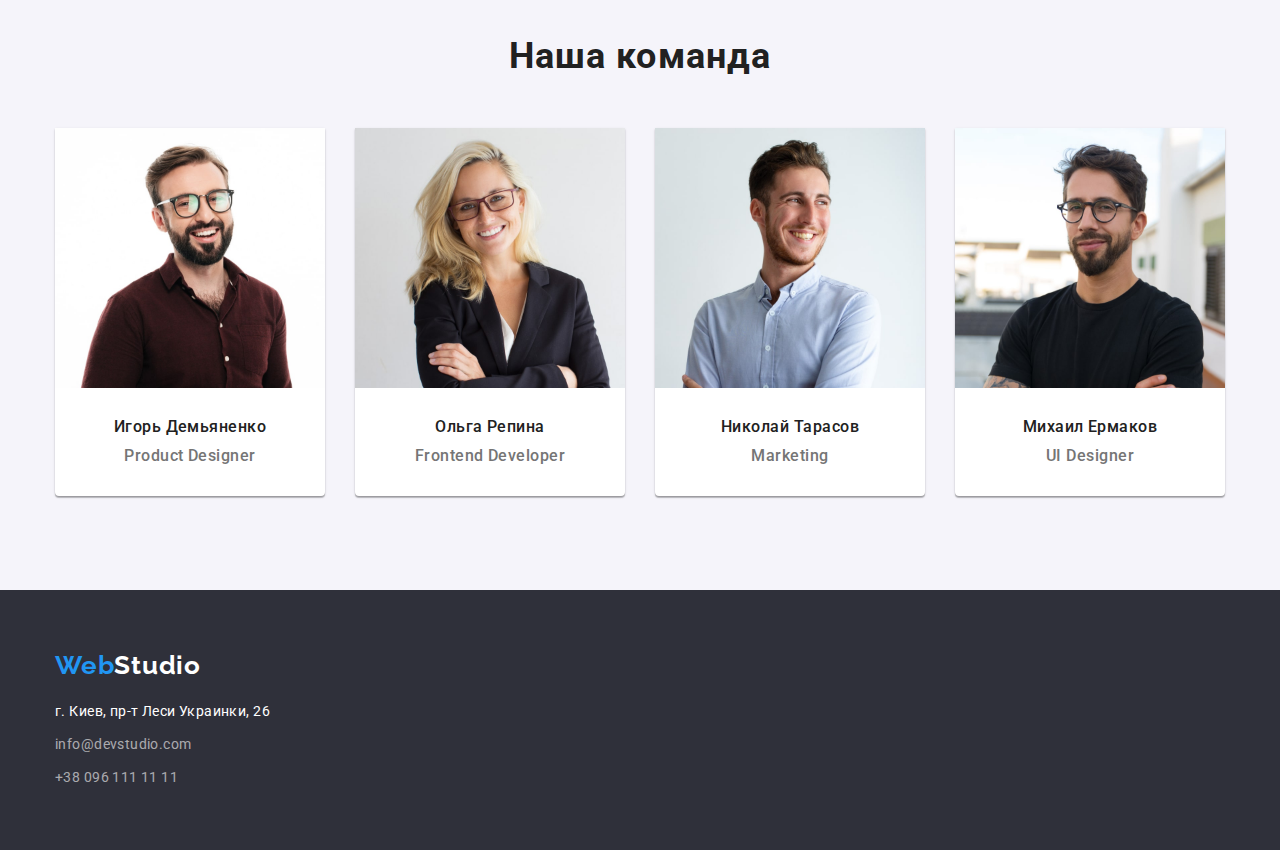
==== commit 31a24b0b: "1. Для header приберіть паддинги 2. Для .nav-link задайте padding-top: 32px; padding-bottom: 32px;  " ====
--- a/index.html
+++ b/index.html
@@ -40,39 +40,48 @@
     <main>
       <!--Блок с заголовком-->
       <section class="hero">
-        <h1 class="hero-title">Эффективные решения для вашего бизнеса</h1>
-        <button type="button" class="hero-btn">Заказать услугу</button>
+        <div class="conteiner">
+          <h1 class="hero-title">Эффективные решения для вашего бизнеса</h1>
+          <button type="button" class="hero-btn">Заказать услугу</button>
+        </div>
       </section>
 
       <!--Секция "Чем мы занимаемся?"-->
-      <section class="about section">
-        <div class="conteiner">
-          <ul class="about-list list">
-            <li class="about-item">
-              <h2 class="about-title">Внимание к деталям</h2>
-              <p>
-                Идейные соображения, а также начало повседневной работы по формированию позиции.
-              </p>
-            </li>
-            <li class="about-item">
-              <h2 class="about-title">Пунктуальность</h2>
-              <p>
-                Задача организации, в особенности же рамки и место обучения кадров влечет за собой.
-              </p>
-            </li>
-            <li class="about-item">
-              <h2 class="about-title">Планирование</h2>
-              <p>
-                Равным образом консультация с широким активом в значительной степени обуславливает.
-              </p>
-            </li>
-            <li class="about-item">
-              <h2 class="about-title">Современные технологии</h2>
-              <p>Значимость этих проблем настолько очевидна, что реализация плановых заданий.</p>
-            </li>
-          </ul>
-          <h2 class="visually-hidden">Преимущества компании</h2>
-          <section class="about-picture">
+      <div class="conteiner">
+        <section class="about section">
+          <div class="conteiner">
+            <ul class="about-list list">
+              <li class="about-item">
+                <h2 class="about-title">Внимание к деталям</h2>
+                <p>
+                  Идейные соображения, а также начало повседневной работы по формированию позиции.
+                </p>
+              </li>
+              <li class="about-item">
+                <h2 class="about-title">Пунктуальность</h2>
+                <p>
+                  Задача организации, в особенности же рамки и место обучения кадров влечет за
+                  собой.
+                </p>
+              </li>
+              <li class="about-item">
+                <h2 class="about-title">Планирование</h2>
+                <p>
+                  Равным образом консультация с широким активом в значительной степени
+                  обуславливает.
+                </p>
+              </li>
+              <li class="about-item">
+                <h2 class="about-title">Современные технологии</h2>
+                <p>Значимость этих проблем настолько очевидна, что реализация плановых заданий.</p>
+              </li>
+            </ul>
+          </div>
+        </section>
+
+        <section class="about-picture section">
+          <div class="conteiner">
+            <h2 class="visually-hidden">Преимущества компании</h2>
             <h3 class="subtitle-about">Чем мы занимаемся</h3>
             <ul class="pic-list list">
               <li class="pic-item">
@@ -103,9 +112,10 @@
                 />
               </li>
             </ul>
-          </section>
-        </div>
-      </section>
+          </div>
+        </section>
+      </div>
+
       <!--Секция "Наша команда"-->
       <section class="team section">
         <div class="conteiner">
--- a/css/styles.css
+++ b/css/styles.css
@@ -49,6 +49,7 @@
 *::after {
   box-sizing: inherit;
 }
+
 body {
   font-family: 'Roboto', 'Raleway', sans-serif;
   font-weight: 400;
@@ -56,6 +57,11 @@
   color: var(--main-text-color);
   margin: 0 auto;
   max-width: 1600px;
+}
+img {
+  display: block;
+  max-width: 100%;
+  height: auto;
 }
 .link {
   text-decoration: none;
@@ -115,7 +121,9 @@
 .logo:focus {
   color: var(--link-hover-color);
 }
-
+.item:nth-child(n) {
+  margin-bottom: 0px;
+}
 /*---------------------- Список навигации сайта */
 header .conteiner {
   display: flex;
@@ -123,8 +131,6 @@
 }
 header {
   border-bottom: var(--header-border);
-  padding-top: 32px;
-  padding-bottom: 32px;
 }
 .nav-conteiner {
   display: flex;
@@ -141,8 +147,8 @@
 }
 .nav-link {
   display: block;
-  padding-top: 15px;
-  padding-bottom: 15px;
+  padding-top: 32px;
+  padding-bottom: 32px;
 }
 .site-nav {
   display: flex;
@@ -159,6 +165,8 @@
 }
 .contacts-link {
   color: var(--secondary-text-clor);
+  padding-top: 32px;
+  padding-bottom: 32px;
 }
 .site-nav .nav-link:hover,
 .site-nav .nav-link:focus,
@@ -187,10 +195,8 @@
   letter-spacing: 0.06em;
   text-transform: uppercase;
   color: var(--text-color-white);
-  margin-bottom: 30px;
+  margin: 0 auto 30px;
   max-width: 696px;
-  margin-left: 452px;
-  margin-right: 452px;
 }
 .hero-btn {
   display: inline-block;
@@ -222,7 +228,9 @@
 .about-item {
   width: 270px;
 }
-
+.about-item:nth-child(n) {
+  margin-bottom: 0px;
+}
 .about-title {
   font-family: 'Roboto', sans-serif;
   font-weight: 700;
@@ -246,7 +254,6 @@
   line-height: 1.16;
   text-align: center;
   letter-spacing: 0.03em;
-  margin-top: 95px;
   margin-bottom: 50px;
   margin-right: auto;
   margin-left: auto;
@@ -261,6 +268,10 @@
 .pic-item {
   width: 370px;
 }
+.pic-item:nth-child(n) {
+  margin-bottom: 0px;
+}
+
 .about-img {
   display: block;
   max-width: 100%;
@@ -288,11 +299,13 @@
 }
 .team-item {
   width: 270px;
-
   background: #ffffff;
   box-shadow: 0px 1px 3px rgba(0, 0, 0, 0.12), 0px 1px 1px rgba(0, 0, 0, 0.14),
     0px 2px 1px rgba(0, 0, 0, 0.2);
   border-radius: 0px 0px 4px 4px;
+}
+.team-item:nth-child(n) {
+  margin-bottom: 0px;
 }
 .team-list .team-item:not(:last-child) {
   margin-right: 30px;
@@ -376,6 +389,9 @@
 .filter-item {
   align-items: center;
 }
+.filter-item:nth-child(n) {
+  margin-bottom: 0px;
+}
 .filter-btn {
   font-family: inherit;
   font-weight: 500;
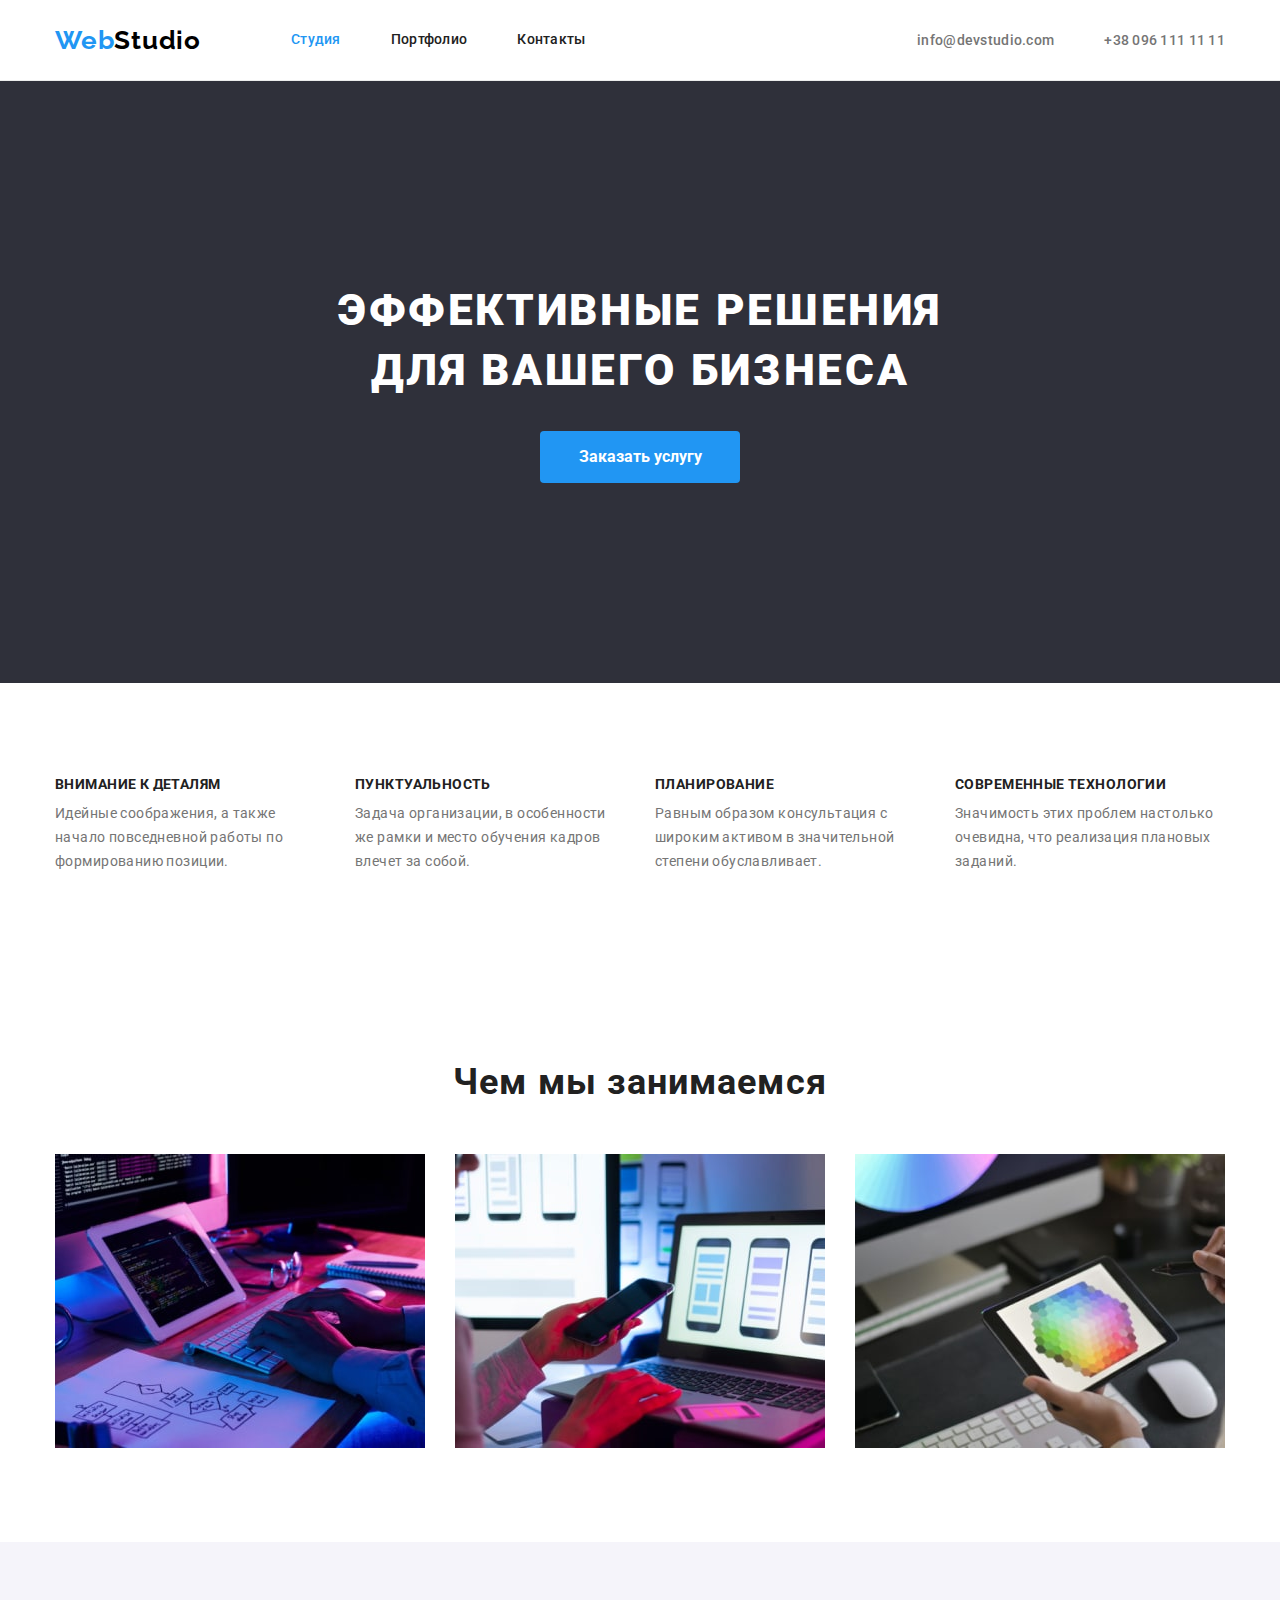
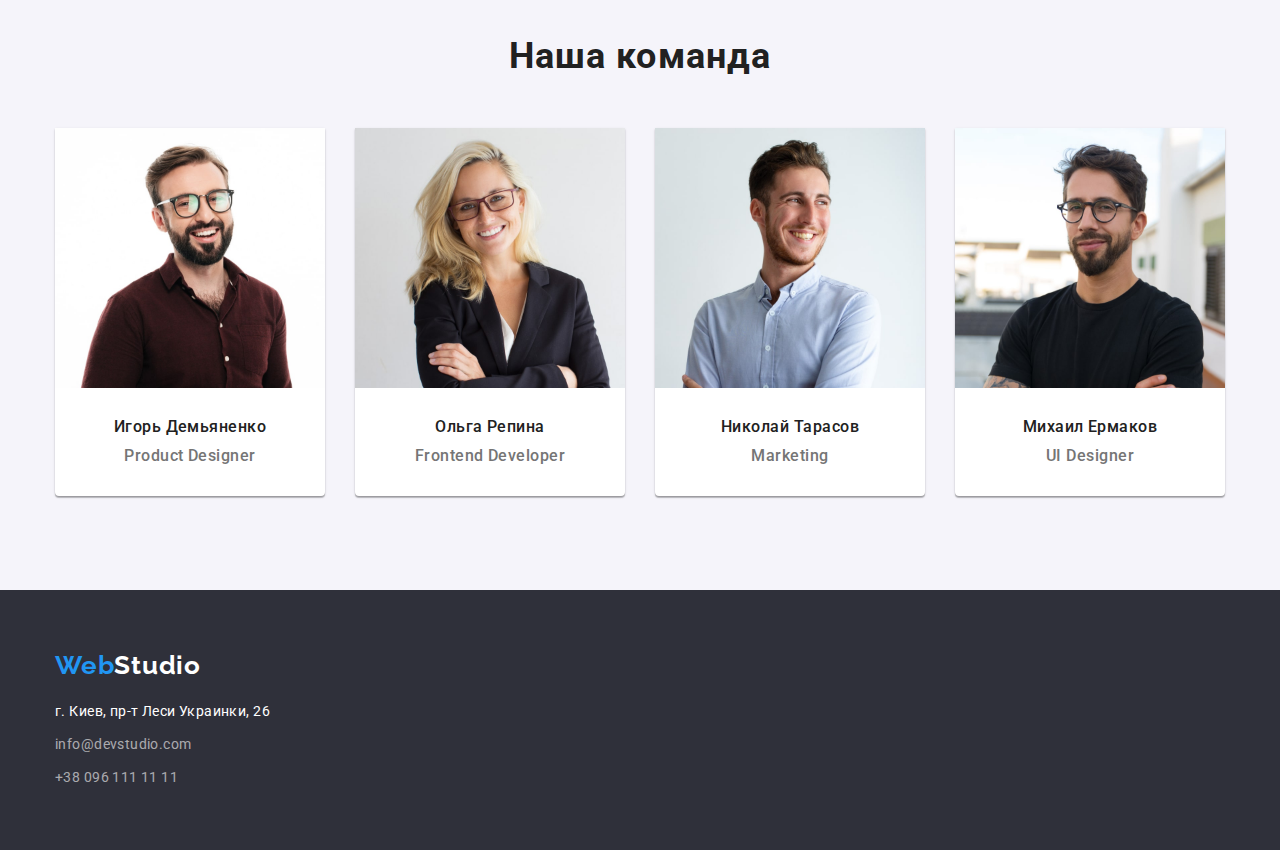
==== commit 3c50279c: "1. Приберіть дів контейнер, який обгортає дві секції - https://i.imgur.com/n3MTxMF.png 2. Між 2 і 3 " ====
--- a/index.html
+++ b/index.html
@@ -47,74 +47,70 @@
       </section>
 
       <!--Секция "Чем мы занимаемся?"-->
-      <div class="conteiner">
-        <section class="about section">
-          <div class="conteiner">
-            <ul class="about-list list">
-              <li class="about-item">
-                <h2 class="about-title">Внимание к деталям</h2>
-                <p>
-                  Идейные соображения, а также начало повседневной работы по формированию позиции.
-                </p>
-              </li>
-              <li class="about-item">
-                <h2 class="about-title">Пунктуальность</h2>
-                <p>
-                  Задача организации, в особенности же рамки и место обучения кадров влечет за
-                  собой.
-                </p>
-              </li>
-              <li class="about-item">
-                <h2 class="about-title">Планирование</h2>
-                <p>
-                  Равным образом консультация с широким активом в значительной степени
-                  обуславливает.
-                </p>
-              </li>
-              <li class="about-item">
-                <h2 class="about-title">Современные технологии</h2>
-                <p>Значимость этих проблем настолько очевидна, что реализация плановых заданий.</p>
-              </li>
-            </ul>
-          </div>
-        </section>
+      <section class="about section">
+        <div class="conteiner">
+          <ul class="about-list list">
+            <li class="about-item">
+              <h2 class="about-title">Внимание к деталям</h2>
+              <p>
+                Идейные соображения, а также начало повседневной работы по формированию позиции.
+              </p>
+            </li>
+            <li class="about-item">
+              <h2 class="about-title">Пунктуальность</h2>
+              <p>
+                Задача организации, в особенности же рамки и место обучения кадров влечет за собой.
+              </p>
+            </li>
+            <li class="about-item">
+              <h2 class="about-title">Планирование</h2>
+              <p>
+                Равным образом консультация с широким активом в значительной степени обуславливает.
+              </p>
+            </li>
+            <li class="about-item">
+              <h2 class="about-title">Современные технологии</h2>
+              <p>Значимость этих проблем настолько очевидна, что реализация плановых заданий.</p>
+            </li>
+          </ul>
+        </div>
+      </section>
 
-        <section class="about-picture section">
-          <div class="conteiner">
-            <h2 class="visually-hidden">Преимущества компании</h2>
-            <h3 class="subtitle-about">Чем мы занимаемся</h3>
-            <ul class="pic-list list">
-              <li class="pic-item">
-                <img
-                  class="about-img"
-                  src="./images/pc1.jpg"
-                  alt="картинка1"
-                  width="370"
-                  height="294"
-                />
-              </li>
-              <li class="pic-item">
-                <img
-                  class="about-img"
-                  src="./images/pc2.jpg"
-                  alt="картинка2"
-                  width="370"
-                  height="294"
-                />
-              </li>
-              <li class="pic-item">
-                <img
-                  class="about-img"
-                  src="./images/pc3.jpg"
-                  alt="картинка3"
-                  width="370"
-                  height="294"
-                />
-              </li>
-            </ul>
-          </div>
-        </section>
-      </div>
+      <section class="about-picture section">
+        <div class="conteiner">
+          <h2 class="visually-hidden">Преимущества компании</h2>
+          <h3 class="subtitle-about">Чем мы занимаемся</h3>
+          <ul class="pic-list list">
+            <li class="pic-item">
+              <img
+                class="about-img"
+                src="./images/pc1.jpg"
+                alt="картинка1"
+                width="370"
+                height="294"
+              />
+            </li>
+            <li class="pic-item">
+              <img
+                class="about-img"
+                src="./images/pc2.jpg"
+                alt="картинка2"
+                width="370"
+                height="294"
+              />
+            </li>
+            <li class="pic-item">
+              <img
+                class="about-img"
+                src="./images/pc3.jpg"
+                alt="картинка3"
+                width="370"
+                height="294"
+              />
+            </li>
+          </ul>
+        </div>
+      </section>
 
       <!--Секция "Наша команда"-->
       <section class="team section">
@@ -161,7 +157,9 @@
             <li class="footer-item">
               <a class="footer-link link" href="mailto:info@devstudio.com">info@devstudio.com</a>
             </li>
-            <li><a class="footer-link link" href="tel:+380961111111">+38 096 111 11 11</a></li>
+            <li class="footer-item">
+              <a class="footer-link link" href="tel:+380961111111">+38 096 111 11 11</a>
+            </li>
           </ul>
         </address>
       </div>
--- a/css/styles.css
+++ b/css/styles.css
@@ -217,6 +217,7 @@
 .about {
   background-color: var(--bgc-main-color);
   color: var(--main-text-color);
+  padding-bottom: 94px;
 }
 .about-list {
   display: flex;
@@ -357,7 +358,9 @@
 .footer-item:not(:last-of-type) {
   margin-bottom: 9px;
 }
-
+.footer-item:nth-child(3) {
+  margin-bottom: 0px;
+}
 .footer-list .footer-link {
   color: rgba(255, 255, 255, 0.6);
 }
